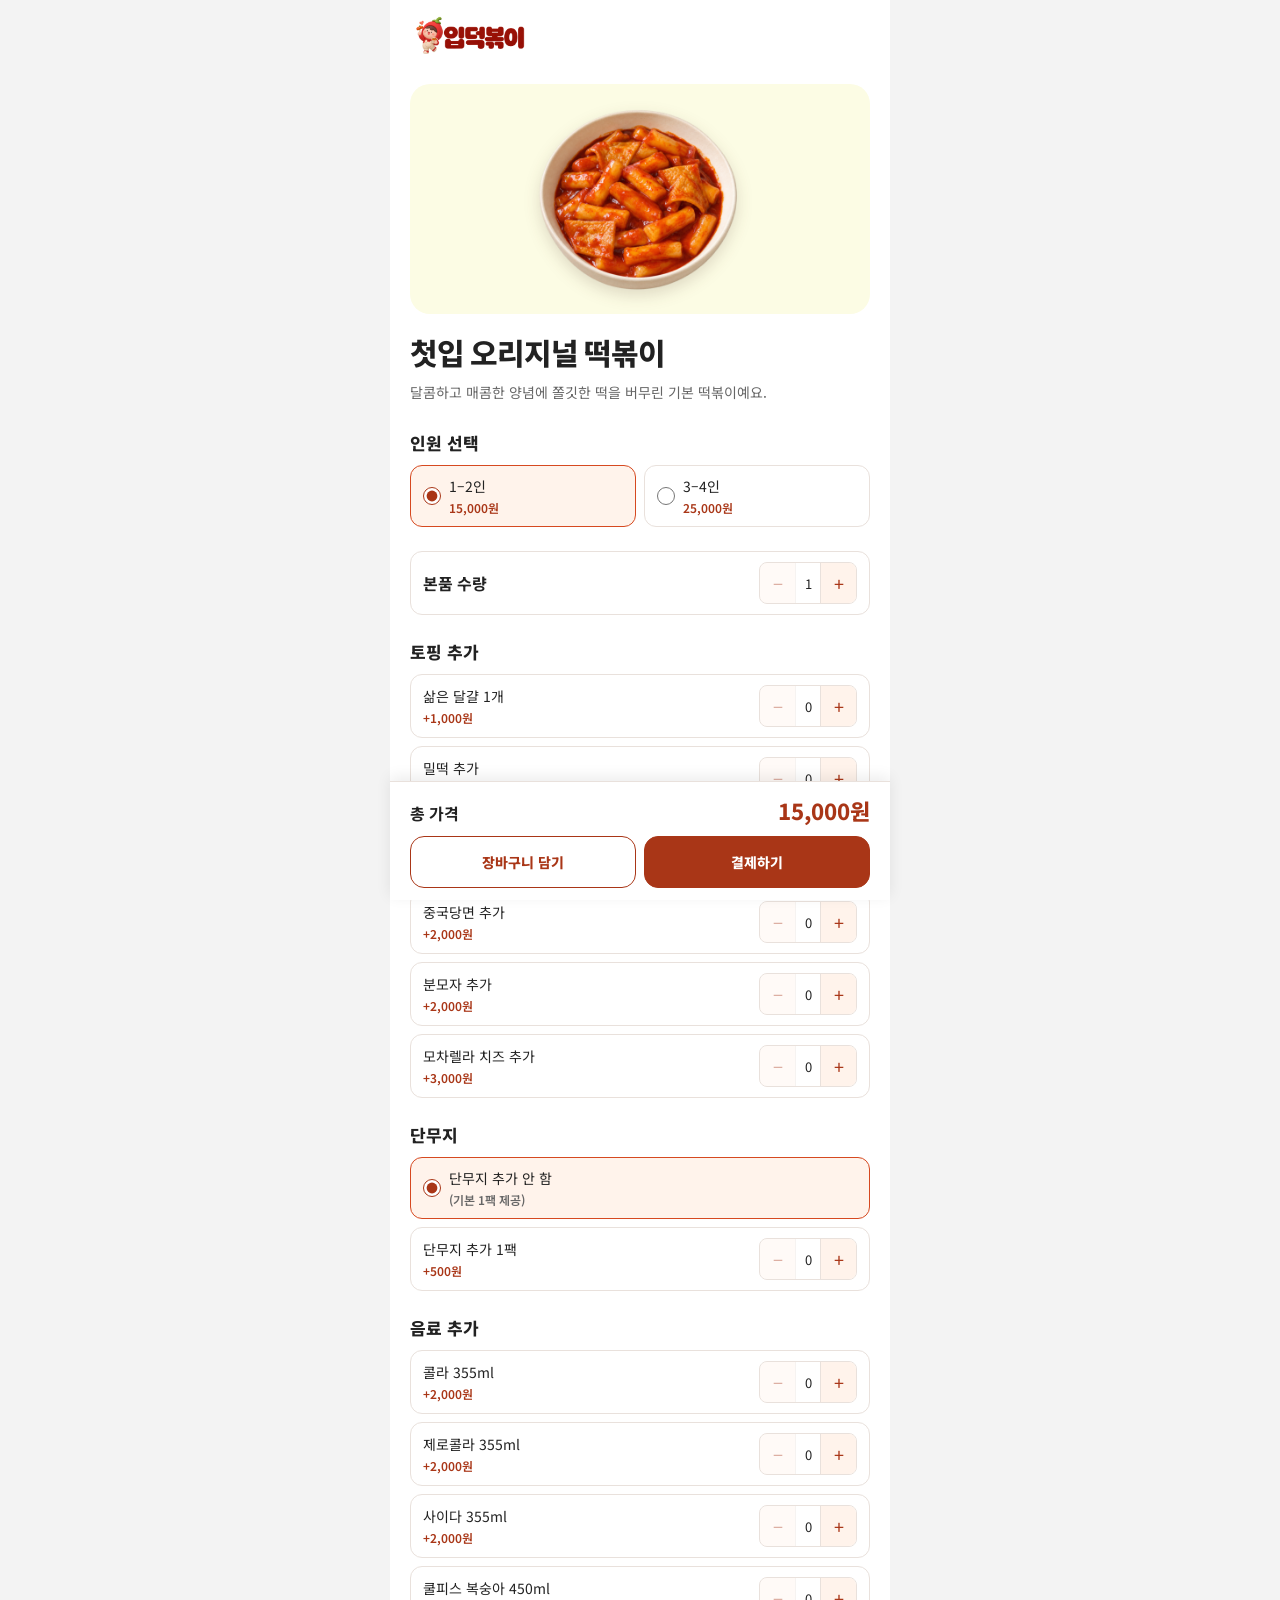
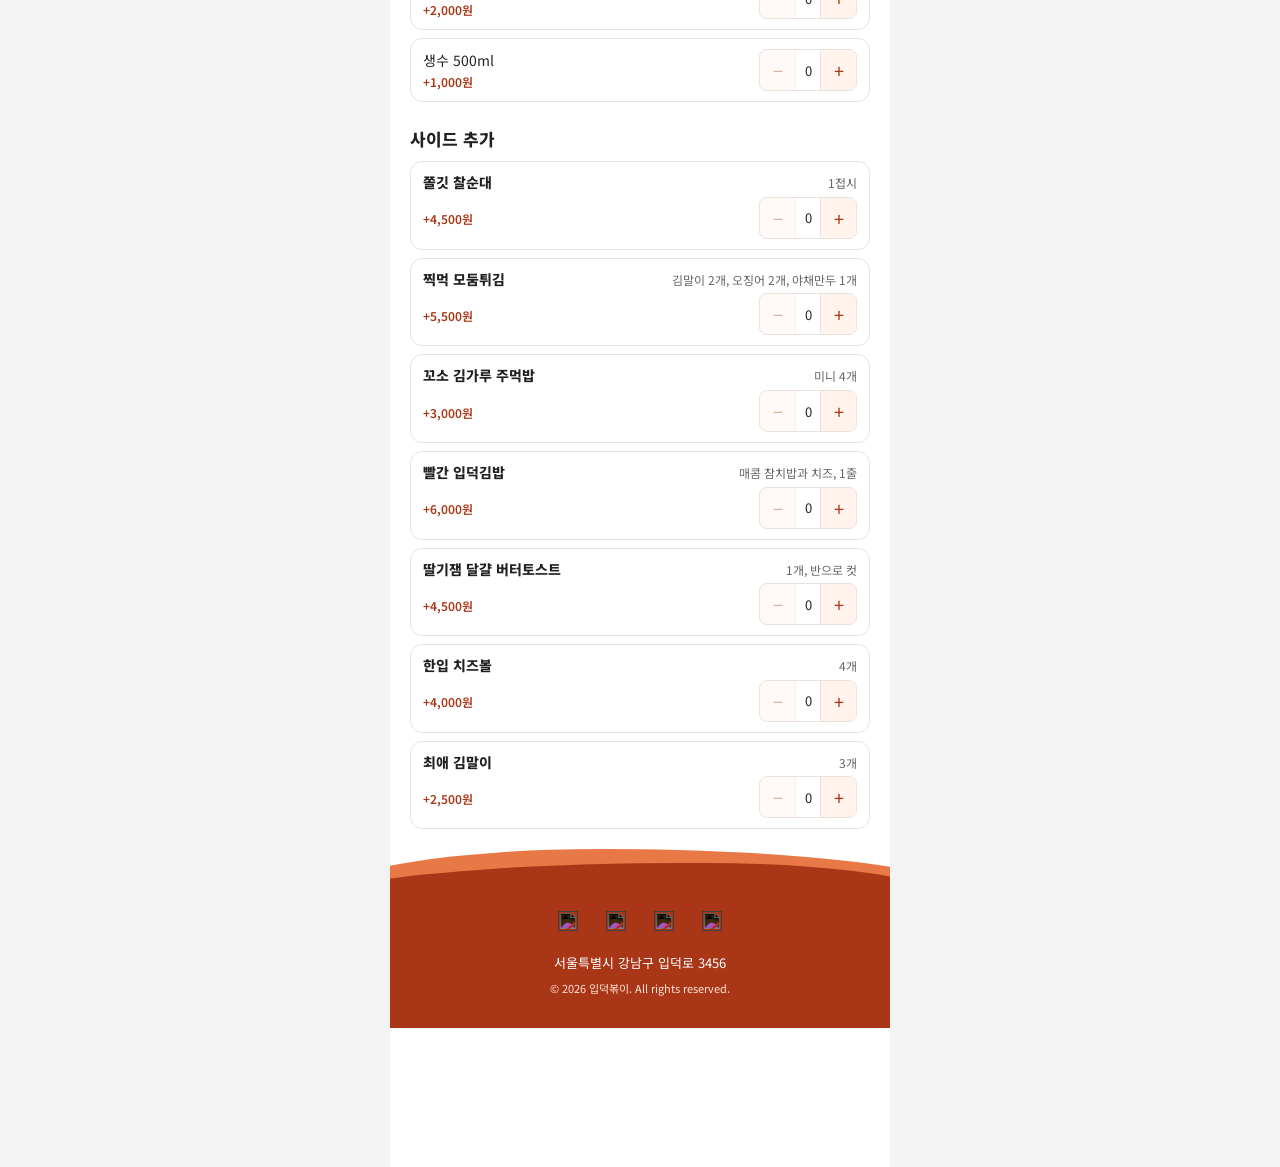
==== sub/detail/detail.html @ eea2dc84 "드디어!" ====
<!doctype html>
<html lang="ko">
<head>
  <meta charset="utf-8">
  <meta name="viewport" content="width=device-width, initial-scale=1">
  <title>메뉴 상세 | 입덕볶이</title>

  <link rel="stylesheet" href="css/style.css">
  <link rel="stylesheet" href="../../css/layout.css">

  <script defer src="https://unpkg.com/lucide@latest"></script>
  <script defer src="../../js/layout.js"></script>
</head>
<body>
  <div class="page">
    <div data-site-header></div>

    <main class="menu-detail">
      <article aria-labelledby="detail-title">
        <div class="detail-visual" data-flavor="original">
          <img id="detail-image" src="../../img/menu/normal.png" alt="">
        </div>

        <div class="detail-body">
          <h1 id="detail-title">첫입 오리지널 떡볶이</h1>
          <p id="detail-description">달콤하고 매콤한 양념에 쫄깃한 떡을 버무린 기본 떡볶이예요.</p>
        </div>

        <form class="order-form" action="../payments/payments.html" method="get" target="_top">
          <input id="order-menu" type="hidden" name="menu" value="original">

          <fieldset>
            <legend>인원 선택</legend>
            <div class="option-grid">
              <label class="order-option">
                <input type="radio" name="serving" value="small" checked>
                <span>1–2인 <small id="serving-small-price">15,000원</small></span>
              </label>
              <label class="order-option">
                <input type="radio" name="serving" value="large">
                <span>3–4인 <small id="serving-large-price">25,000원</small></span>
              </label>
            </div>
          </fieldset>

          <div class="main-quantity">
            <strong>본품 수량</strong>
            <div id="main-quantity-control"></div>
            <input id="main-quantity" type="hidden" name="quantity" value="1">
          </div>

          <fieldset>
            <legend>토핑 추가</legend>
            <div class="option-grid">
              <label class="order-option">
                <input type="checkbox" name="topping" value="boiled-egg" data-price="1000">
                <span>삶은 달걀 1개 <small data-option-price></small></span>
              </label>
              <label class="order-option">
                <input type="checkbox" name="topping" value="wheat-rice-cakes" data-price="1500">
                <span>밀떡 추가 <small data-option-price></small></span>
              </label>
              <label class="order-option">
                <input type="checkbox" name="topping" value="fish-cake" data-price="1500">
                <span>어묵 추가 <small data-option-price></small></span>
              </label>
              <label class="order-option">
                <input type="checkbox" name="topping" value="glass-noodles" data-price="2000">
                <span>중국당면 추가 <small data-option-price></small></span>
              </label>
              <label class="order-option">
                <input type="checkbox" name="topping" value="bunmoja" data-price="2000">
                <span>분모자 추가 <small data-option-price></small></span>
              </label>
              <label class="order-option">
                <input type="checkbox" name="topping" value="mozzarella" data-price="3000">
                <span>모차렐라 치즈 추가 <small data-option-price></small></span>
              </label>
            </div>
          </fieldset>

          <fieldset>
            <legend>단무지</legend>
            <div class="option-grid">
              <label class="order-option">
                <input type="radio" name="radish" value="no" checked>
                <span>단무지 추가 안 함 <small class="radish-note">(기본 1팩 제공)</small></span>
              </label>
              <label class="order-option">
                <input type="radio" name="radish" value="yes" data-price="500">
                <span>단무지 추가 1팩 <small data-option-price></small></span>
              </label>
            </div>
          </fieldset>

          <fieldset>
            <legend>음료 추가</legend>
            <div class="option-grid">
              <label class="order-option">
                <input type="checkbox" name="drink" value="cola" data-price="2000">
                <span>콜라 355ml <small data-option-price></small></span>
              </label>
              <label class="order-option">
                <input type="checkbox" name="drink" value="zero-cola" data-price="2000">
                <span>제로콜라 355ml <small data-option-price></small></span>
              </label>
              <label class="order-option">
                <input type="checkbox" name="drink" value="cider" data-price="2000">
                <span>사이다 355ml <small data-option-price></small></span>
              </label>
              <label class="order-option">
                <input type="checkbox" name="drink" value="coolpis-peach" data-price="2000">
                <span>쿨피스 복숭아 450ml <small data-option-price></small></span>
              </label>
              <label class="order-option">
                <input type="checkbox" name="drink" value="water" data-price="1000">
                <span>생수 500ml <small data-option-price></small></span>
              </label>
            </div>
          </fieldset>

          <fieldset>
            <legend>사이드 추가</legend>
            <div class="side-list">
              <label class="side-card">
                <input type="checkbox" name="side" value="sundae" data-price="4500">
                <span class="side-info">
                  <strong>쫄깃 찰순대</strong>
                  <span class="side-description">1접시</span>
                </span>
                <small data-option-price></small>
              </label>

              <label class="side-card">
                <input type="checkbox" name="side" value="assorted-fritters" data-price="5500">
                <span class="side-info">
                  <strong>찍먹 모둠튀김</strong>
                  <span class="side-description">김말이 2개, 오징어 2개, 야채만두 1개</span>
                </span>
                <small data-option-price></small>
              </label>

              <label class="side-card">
                <input type="checkbox" name="side" value="rice-ball" data-price="3000">
                <span class="side-info">
                  <strong>꼬소 김가루 주먹밥</strong>
                  <span class="side-description">미니 4개</span>
                </span>
                <small data-option-price></small>
              </label>

              <label class="side-card">
                <input type="checkbox" name="side" value="spicy-gimbap" data-price="6000">
                <span class="side-info">
                  <strong>빨간 입덕김밥</strong>
                  <span class="side-description">매콤 참치밥과 치즈, 1줄</span>
                </span>
                <small data-option-price></small>
              </label>

              <label class="side-card">
                <input type="checkbox" name="side" value="butter-toast" data-price="4500">
                <span class="side-info">
                  <strong>딸기잼 달걀 버터토스트</strong>
                  <span class="side-description">1개, 반으로 컷</span>
                </span>
                <small data-option-price></small>
              </label>

              <label class="side-card">
                <input type="checkbox" name="side" value="cheese-ball" data-price="4000">
                <span class="side-info">
                  <strong>한입 치즈볼</strong>
                  <span class="side-description">4개</span>
                </span>
                <small data-option-price></small>
              </label>

              <label class="side-card">
                <input type="checkbox" name="side" value="seaweed-roll" data-price="2500">
                <span class="side-info">
                  <strong>최애 김말이</strong>
                  <span class="side-description">3개</span>
                </span>
                <small data-option-price></small>
              </label>
            </div>
          </fieldset>

          <div class="detail-summary">
            <div class="detail-total">
              <strong id="detail-total-label">총 가격</strong>
              <output id="detail-total-price" aria-labelledby="detail-total-label"
                      aria-live="polite">15,000원</output>
            </div>
            <div class="detail-actions">
              <a class="detail-cart" href="#">장바구니 담기</a>
              <button class="detail-pay" type="submit">결제하기</button>
            </div>
          </div>
        </form>
      </article>
    </main>

    <div data-site-footer></div>
  </div>

  <script>
    const menuItems = {
      original: {
        name: "첫입 오리지널 떡볶이",
        image: "normal.png",
        description: "달콤하고 매콤한 양념에 쫄깃한 떡을 버무린 기본 떡볶이예요.",
        flavor: "original",
        prices: { small: 15000, large: 25000 }
      },
      rose: {
        name: "최애 로제 떡볶이",
        image: "rose.png",
        description: "매콤한 떡볶이 양념에 부드러운 크림 맛이 어우러진 로제 떡볶이예요.",
        flavor: "rose",
        prices: { small: 18000, large: 30000 }
      },
      cheese: {
        name: "치즈 폭탄 떡볶이",
        image: "cheese.png",
        description: "매콤한 떡볶이에 고소한 치즈를 듬뿍 얹었어요.",
        flavor: "cheese",
        prices: { small: 18000, large: 30000 }
      },
      spicy: {
        name: "불꽃 입덕 떡볶이",
        image: "spicy.png",
        description: "한입부터 화끈한 매운맛이 퍼지는 떡볶이예요.",
        flavor: "spicy",
        prices: { small: 17000, large: 28000 }
      },
      "set-ipdeok": {
        name: "입덕 스타터 세트",
        image: "set_ipdeok.png",
        description: "오리지널 떡볶이, 모둠튀김(김말이 2개, 오징어 2개, 야채만두 1개), 미니 주먹밥",
        flavor: "original",
        prices: { small: 22000, large: 31000 }
      },
      "set-rose": {
        name: "둘이서 최애 세트",
        image: "set_rose.png",
        description: "로제 떡볶이, 치즈볼 4개, 빅 주먹밥 2개",
        flavor: "rose",
        prices: { small: 25000, large: 36000 }
      }
    };

    const requestedMenu = new URLSearchParams(location.search).get("menu");
    const menuKey = Object.hasOwn(menuItems, requestedMenu) ? requestedMenu : "original";
    const selectedMenu = menuItems[menuKey];

    document.title = `${selectedMenu.name} | 입덕볶이`;
    document.querySelector(".detail-visual").dataset.flavor = selectedMenu.flavor;
    document.querySelector("#detail-image").src = `../../img/menu/${selectedMenu.image}`;
    document.querySelector("#detail-title").textContent = selectedMenu.name;
    document.querySelector("#detail-description").textContent = selectedMenu.description;
    document.querySelector("#order-menu").value = menuKey;

    const orderForm = document.querySelector(".order-form");
    const totalPrice = document.querySelector("#detail-total-price");
    const mainQuantity = document.querySelector("#main-quantity");
    const pricedOptions = [...orderForm.querySelectorAll("input[data-price]")];
    const optionQuantities = new Map();
    const priceFormat = new Intl.NumberFormat("ko-KR");

    function formatPrice(amount) {
      return `${priceFormat.format(amount)}원`;
    }

    document.querySelector("#serving-small-price").textContent =
      formatPrice(selectedMenu.prices.small);
    document.querySelector("#serving-large-price").textContent =
      formatPrice(selectedMenu.prices.large);

    pricedOptions.forEach((input) => {
      const priceLabel = input.closest("label").querySelector("[data-option-price]");
      priceLabel.textContent = `+${formatPrice(Number(input.dataset.price))}`;
    });

    function makeQuantityControl(label, initialValue, minimum, onChange) {
      const control = document.createElement("div");
      control.className = "quantity-control";
      control.setAttribute("role", "group");
      control.setAttribute("aria-label", `${label} 수량`);

      const decrease = document.createElement("button");
      decrease.type = "button";
      decrease.textContent = "−";
      decrease.setAttribute("aria-label", `${label} 수량 줄이기`);

      const count = document.createElement("span");
      count.className = "quantity-count";
      count.setAttribute("aria-live", "polite");

      const increase = document.createElement("button");
      increase.type = "button";
      increase.textContent = "+";
      increase.setAttribute("aria-label", `${label} 수량 늘리기`);

      let quantity = initialValue;

      function setQuantity(value) {
        quantity = Math.max(minimum, value);
        count.textContent = quantity;
        decrease.disabled = quantity === minimum;
      }

      decrease.addEventListener("click", () => {
        setQuantity(quantity - 1);
        onChange(quantity);
      });

      increase.addEventListener("click", () => {
        setQuantity(quantity + 1);
        onChange(quantity);
      });

      control.append(decrease, count, increase);
      setQuantity(initialValue);

      return { control, setQuantity };
    }

    const mainControl = makeQuantityControl("본품", 1, 1, (quantity) => {
      mainQuantity.value = quantity;
      updateTotalPrice();
    });

    document.querySelector("#main-quantity-control").append(mainControl.control);

    pricedOptions.forEach((input) => {
      const option = input.closest("label");
      const sideName = option.querySelector(".side-info strong");
      const optionName = option.querySelector("span");
      const label = sideName
        ? sideName.textContent.trim()
        : optionName.firstChild.textContent.trim();

      const wrapper = document.createElement("div");
      wrapper.className = "quantity-option";

      const quantityInput = document.createElement("input");
      quantityInput.type = "hidden";
      quantityInput.name = `qty-${input.name}-${input.value}`;
      quantityInput.value = input.checked ? "1" : "0";
      quantityInput.disabled = !input.checked;

      const stepper = makeQuantityControl(label, Number(quantityInput.value), 0, (quantity) => {
        if (input.name === "radish" && quantity === 0) {
          orderForm.elements.namedItem("radish").value = "no";
        } else {
          input.checked = quantity > 0;
        }

        quantityInput.value = quantity;
        syncOptionQuantities();
        updateTotalPrice();
      });

      option.before(wrapper);
      wrapper.append(option, stepper.control, quantityInput);
      optionQuantities.set(input, { quantityInput, stepper });
    });

    function syncOptionQuantities() {
      optionQuantities.forEach(({ quantityInput, stepper }, input) => {
        const quantity = input.checked ? Math.max(1, Number(quantityInput.value)) : 0;

        quantityInput.value = quantity;
        quantityInput.disabled = !input.checked;
        stepper.setQuantity(quantity);
      });
    }

    function updateTotalPrice() {
      const serving = orderForm.elements.namedItem("serving").value;
      const basePrice = selectedMenu.prices[serving] * Number(mainQuantity.value);

      const extras = pricedOptions.reduce((total, input) => {
        if (!input.checked) return total;

        const { quantityInput } = optionQuantities.get(input);
        return total + Number(input.dataset.price) * Number(quantityInput.value);
      }, 0);

      totalPrice.value = formatPrice(basePrice + extras);
    }

    function refreshOrderTotal() {
      mainControl.setQuantity(Number(mainQuantity.value));
      syncOptionQuantities();
      updateTotalPrice();
    }

    orderForm.addEventListener("change", refreshOrderTotal);
    window.addEventListener("pageshow", refreshOrderTotal);
    refreshOrderTotal();

    if (window.self !== window.top) {
      document.querySelector("[data-site-footer]").remove();

      document.querySelector("[data-site-header]").addEventListener("click", (event) => {
        const link = event.target.closest("a");
        if (link) link.target = "_top";
      }, { capture: true });
    }

    const detailSummary = document.querySelector(".detail-summary");

    function reserveDetailSummarySpace() {
      const height = detailSummary.getBoundingClientRect().height;
      document.documentElement.style.setProperty("--detail-summary-height", `${height}px`);
    }

    reserveDetailSummarySpace();
    new ResizeObserver(reserveDetailSummarySpace).observe(detailSummary);
  </script>
</body>
</html>
---- sub/detail/css/style.css ----
@import url("https://fonts.googleapis.com/css2?family=Noto+Sans+KR:wght@400;600;800&display=swap");

:root {
  --page-max-width: 500px;
  --page-gutter: 20px;
  --brand: #d64920;
  --brand-ink: #a93617;
  --text: #222;
}

* {
  box-sizing: border-box;
}

body {
  margin: 0;
  background: #f3f3f3;
  color: var(--text);
  font-family: "Noto Sans KR", sans-serif;
}

a {
  color: inherit;
  text-decoration: none;
}

button {
  font: inherit;
}

:focus-visible {
  outline: 2px solid var(--brand-ink);
  outline-offset: 3px;
}

.page {
  width: 100%;
  max-width: var(--page-max-width);
  min-height: 100vh;
  padding-bottom: calc(var(--detail-summary-height, 120px) + 20px);
  margin-inline: auto;
  background: #fff;
}

/* 메뉴 사진과 설명 */
.menu-detail {
  padding: 12px var(--page-gutter) 0;
}

.detail-visual {
  position: relative;
  aspect-ratio: 2 / 1;
  border-radius: 20px;
  background: #fcfce4;
}

.detail-visual[data-flavor="rose"] {
  background: #fbe9ee;
}

.detail-visual[data-flavor="cheese"] {
  background: #fff1d5;
}

.detail-visual[data-flavor="spicy"] {
  background: #f9e4e5;
}

.detail-visual img {
  position: absolute;
  inset: 0;
  display: block;
  width: min(80%, 220px);
  height: 90%;
  margin: auto;
  object-fit: contain;
  filter: drop-shadow(0 6px 8px rgb(69 37 26 / 16%));
}

.detail-body {
  padding-top: 18px;
}

.detail-body h1 {
  margin: 0;
  font-size: clamp(23px, 6vw, 30px);
  font-weight: 800;
  line-height: 1.35;
  letter-spacing: -0.04em;
  word-break: keep-all;
}

#detail-description {
  margin: 8px 0 0;
  color: #666;
  font-size: 14px;
  line-height: 1.7;
  word-break: keep-all;
}

/* 주문 옵션 */
.order-form {
  display: grid;
  gap: 24px;
  margin-top: 26px;
}

.order-form fieldset {
  min-width: 0;
  margin: 0;
  padding: 0;
  border: 0;
}

.order-form legend {
  margin-bottom: 10px;
  padding: 0;
  font-size: 17px;
  font-weight: 800;
}

.option-grid,
.side-list {
  display: grid;
  gap: 8px;
}

.option-grid {
  grid-template-columns: repeat(2, minmax(0, 1fr));
}

.option-grid:has(.quantity-option) {
  grid-template-columns: minmax(0, 1fr);
}

.order-option,
.side-card {
  min-height: 50px;
  padding: 10px 12px;
  border: 1px solid #e9e1dc;
  border-radius: 12px;
  background: #fff;
  font-size: 14px;
  cursor: pointer;
}

.order-option {
  display: flex;
  align-items: center;
  gap: 8px;
}

.order-option > span {
  min-width: 0;
  word-break: keep-all;
}

.side-card {
  display: grid;
  grid-template-columns: auto minmax(0, 1fr) auto;
  align-items: center;
  gap: 8px;
}

.order-option:has(input:checked),
.side-card:has(input:checked),
.quantity-option:has(input:checked) {
  border-color: var(--brand);
  background: #fff3eb;
}

.order-form input:is([type="checkbox"], [type="radio"]) {
  width: 18px;
  height: 18px;
  flex: 0 0 18px;
  margin: 0;
  accent-color: var(--brand-ink);
}

.order-option small,
.side-card small {
  color: var(--brand-ink);
  font-size: 12px;
  font-weight: 600;
  white-space: nowrap;
}

.order-option small {
  display: block;
  margin-top: 3px;
}

.order-option .radish-note {
  color: #666;
  white-space: normal;
}

/* 수량 조절 */
.main-quantity,
.quantity-option {
  min-width: 0;
  padding: 10px 12px;
  border: 1px solid #e9e1dc;
  border-radius: 12px;
  background: #fff;
}

.main-quantity {
  display: flex;
  align-items: center;
  justify-content: space-between;
  gap: 8px;
}

.quantity-option {
  position: relative;
  display: grid;
  grid-template-columns: minmax(0, 1fr) auto;
  align-content: start;
  align-items: center;
  gap: 6px 10px;
}

.quantity-option:has(input:focus-visible) {
  outline: 2px solid var(--brand-ink);
  outline-offset: 3px;
}

.quantity-option > .order-option,
.quantity-option > .side-card {
  min-height: 0;
  min-width: 0;
  padding: 0;
  border: 0;
  background: transparent;
}

.quantity-option > label > input {
  position: absolute;
  width: 1px;
  height: 1px;
  overflow: hidden;
  clip-path: inset(50%);
}

.quantity-option > .quantity-control {
  grid-column: 2;
  justify-self: end;
}

.quantity-control {
  display: inline-grid;
  grid-template-columns: 36px minmax(24px, auto) 36px;
  min-height: 40px;
  align-items: center;
  overflow: hidden;
  border: 1px solid #e9e1dc;
  border-radius: 8px;
  background: #fff;
  text-align: center;
}

.quantity-option:has(input:checked) .quantity-control {
  border-color: var(--brand);
}

.quantity-control button {
  min-height: 40px;
  padding: 0;
  border: 0;
  background: #fff3eb;
  color: var(--brand-ink);
  font-size: 18px;
  cursor: pointer;
}

.quantity-control button:first-child {
  border-inline-end: 1px solid #e9e1dc;
}

.quantity-control button:last-child {
  border-inline-start: 1px solid #e9e1dc;
}

.quantity-control button:focus-visible {
  outline-offset: -3px;
}

.quantity-control button:disabled {
  opacity: .4;
  cursor: default;
}

.quantity-count {
  padding-inline: 3px;
  font-size: 13px;
  font-variant-numeric: tabular-nums;
}

/* 사이드 카드 */
.quantity-option:has(.side-card) > .side-card {
  grid-column: 1 / -1;
  grid-row: 1 / 3;
  grid-template-columns: minmax(0, 1fr);
  grid-template-rows: auto minmax(40px, auto);
  gap: 6px;
}

.quantity-option:has(.side-card) > .quantity-control {
  position: relative;
  z-index: 1;
  grid-row: 2;
}

.side-info {
  display: flex;
  min-width: 0;
  align-items: baseline;
  justify-content: space-between;
  gap: 8px;
}

.side-info strong,
.side-info .side-description {
  display: block;
  min-width: 0;
  overflow: hidden;
  text-overflow: ellipsis;
  white-space: nowrap;
  word-break: keep-all;
}

.side-info strong {
  font-weight: 800;
}

.side-info .side-description {
  max-width: 55%;
  margin: 0;
  color: #666;
  font-size: 12px;
  line-height: 1.55;
  text-align: right;
}

/* 고정 총액과 하단 버튼 */
.detail-summary {
  position: fixed;
  z-index: 2;
  inset-inline: 0;
  bottom: 0;
  display: grid;
  width: min(100%, var(--page-max-width));
  gap: 10px;
  margin-inline: auto;
  padding: 12px var(--page-gutter)
    calc(12px + env(safe-area-inset-bottom, 0px));
  border-top: 1px solid #e9e1dc;
  background: #fff;
  box-shadow: 0 -4px 14px rgb(0 0 0 / 8%);
}

.detail-total {
  display: flex;
  flex-wrap: wrap;
  align-items: baseline;
  justify-content: space-between;
  gap: 6px 12px;
}

#detail-total-price {
  color: var(--brand-ink);
  font-size: 22px;
  font-weight: 800;
  font-variant-numeric: tabular-nums;
  white-space: nowrap;
}

.detail-actions {
  display: grid;
  grid-template-columns: repeat(2, minmax(0, 1fr));
  gap: 8px;
}

.detail-cart,
.detail-pay {
  display: grid;
  min-height: 52px;
  place-items: center;
  padding: 8px;
  border: 1px solid var(--brand-ink);
  border-radius: 14px;
  font-size: 14px;
  font-weight: 800;
  text-align: center;
  word-break: keep-all;
  cursor: pointer;
}

.detail-cart {
  background: #fff;
  color: var(--brand-ink);
}

.detail-pay {
  background: var(--brand-ink);
  color: #fff;
}
---- css/layout.css ----
/* 공통 헤더 */
[data-site-header="overlay"] {
  position: absolute;
  z-index: 3;
  inset: 0 0 auto;
}

.site-header {
  display: flex;
  min-height: 72px;
  align-items: center;
  justify-content: space-between;
  padding: 8px var(--page-gutter, 20px);
  background: #fff;
  color: #222;
}

[data-site-header="overlay"] .site-header {
  background: linear-gradient(rgb(24 12 7 / 46%), transparent);
  color: #fff;
}

[data-site-header="overlay"] .site-header :focus-visible {
  outline-color: #fff;
}

.site-home {
  display: grid;
  min-height: 44px;
  align-items: center;
}

.site-logo {
  display: block;
  width: 120px;
  height: auto;
}

[data-site-header="overlay"] .site-logo {
  filter: drop-shadow(0 2px 6px rgb(0 0 0 / 22%));
}

.menu-button,
.menu-close {
  display: grid;
  width: 44px;
  height: 44px;
  place-items: center;
  padding: 0;
  border: 0;
  background: transparent;
  color: inherit;
  cursor: pointer;
}

.menu-button svg,
.menu-close svg {
  width: 29px;
  height: 29px;
  stroke-width: 1.2;
}

/* 햄버거 메뉴 */
.menu-drawer {
  position: fixed;
  inset: 0;
  width: min(100%, var(--page-max-width, 500px));
  max-width: none;
  height: 100%;
  max-height: none;
  margin: auto;
  padding: 0;
  overflow: hidden;
  border: 0;
  background: transparent;
}

.menu-drawer::backdrop {
  background: rgb(0 0 0 / 35%);
}

.menu-drawer__panel {
  width: 66.6667%;
  height: 100%;
  margin-inline-start: auto;
  padding-inline: var(--page-gutter, 20px);
  overflow-y: auto;
  background: #fff;
  color: #222;
}

.menu-drawer[open] .menu-drawer__panel {
  animation: menu-slide-in 220ms ease-out;
}

@keyframes menu-slide-in {
  from {
    opacity: 0;
    transform: translateX(20px);
  }

  to {
    opacity: 1;
    transform: translateX(0);
  }
}

.menu-drawer__controls {
  display: flex;
  height: 60px;
  align-items: center;
  justify-content: flex-end;
}

.menu-links {
  margin: 0;
  padding: 0;
  list-style: none;
}

.menu-links a {
  display: block;
  padding: 14px 0;
  border-bottom: 1px solid #eee;
  color: #222;
  text-decoration: none;
  font-weight: 600;
}

.menu-links a[aria-current="page"] {
  font-weight: 800;
}

/* 공통 푸터 */
.site-footer {
  position: relative;
  isolation: isolate;
  overflow: hidden;
  padding: 70px var(--page-gutter, 20px) 30px;
  color: #fff;
  text-align: center;
}

.site-footer::before,
.site-footer::after {
  position: absolute;
  content: "";
}

.site-footer::before {
  z-index: -2;
  inset: 20px -18% 0 -12%;
  border-radius: 45% 62% 0 0 / 48px 54px 0 0;
  background: #e87846;
}

.site-footer::after {
  z-index: -1;
  inset: 34px -16% 0 -22%;
  border-radius: 58% 38% 0 0 / 50px 48px 0 0;
  background: #a93617;
}

.footer-social {
  display: flex;
  flex-wrap: wrap;
  justify-content: center;
  gap: 4px;
  margin-bottom: 10px;
}

.footer-social a {
  display: grid;
  width: 44px;
  height: 44px;
  place-items: center;
  border-radius: 50%;
}

.footer-social img {
  display: block;
  filter: invert(1);
}

.footer-social a:focus-visible {
  outline-color: #fff;
}

.footer-address {
  margin: 0;
  font-size: 13px;
  font-style: normal;
  line-height: 1.6;
}

.footer-copyright {
  margin: 6px 0 0;
  color: #ffe4d6;
  font-size: 11px;
  line-height: 1.6;
}

@media (hover: hover) {
  .footer-social a:hover {
    background: rgb(255 255 255 / 16%);
  }
}

@media (prefers-reduced-motion: reduce) {
  .menu-drawer[open] .menu-drawer__panel {
    animation: none;
  }
}
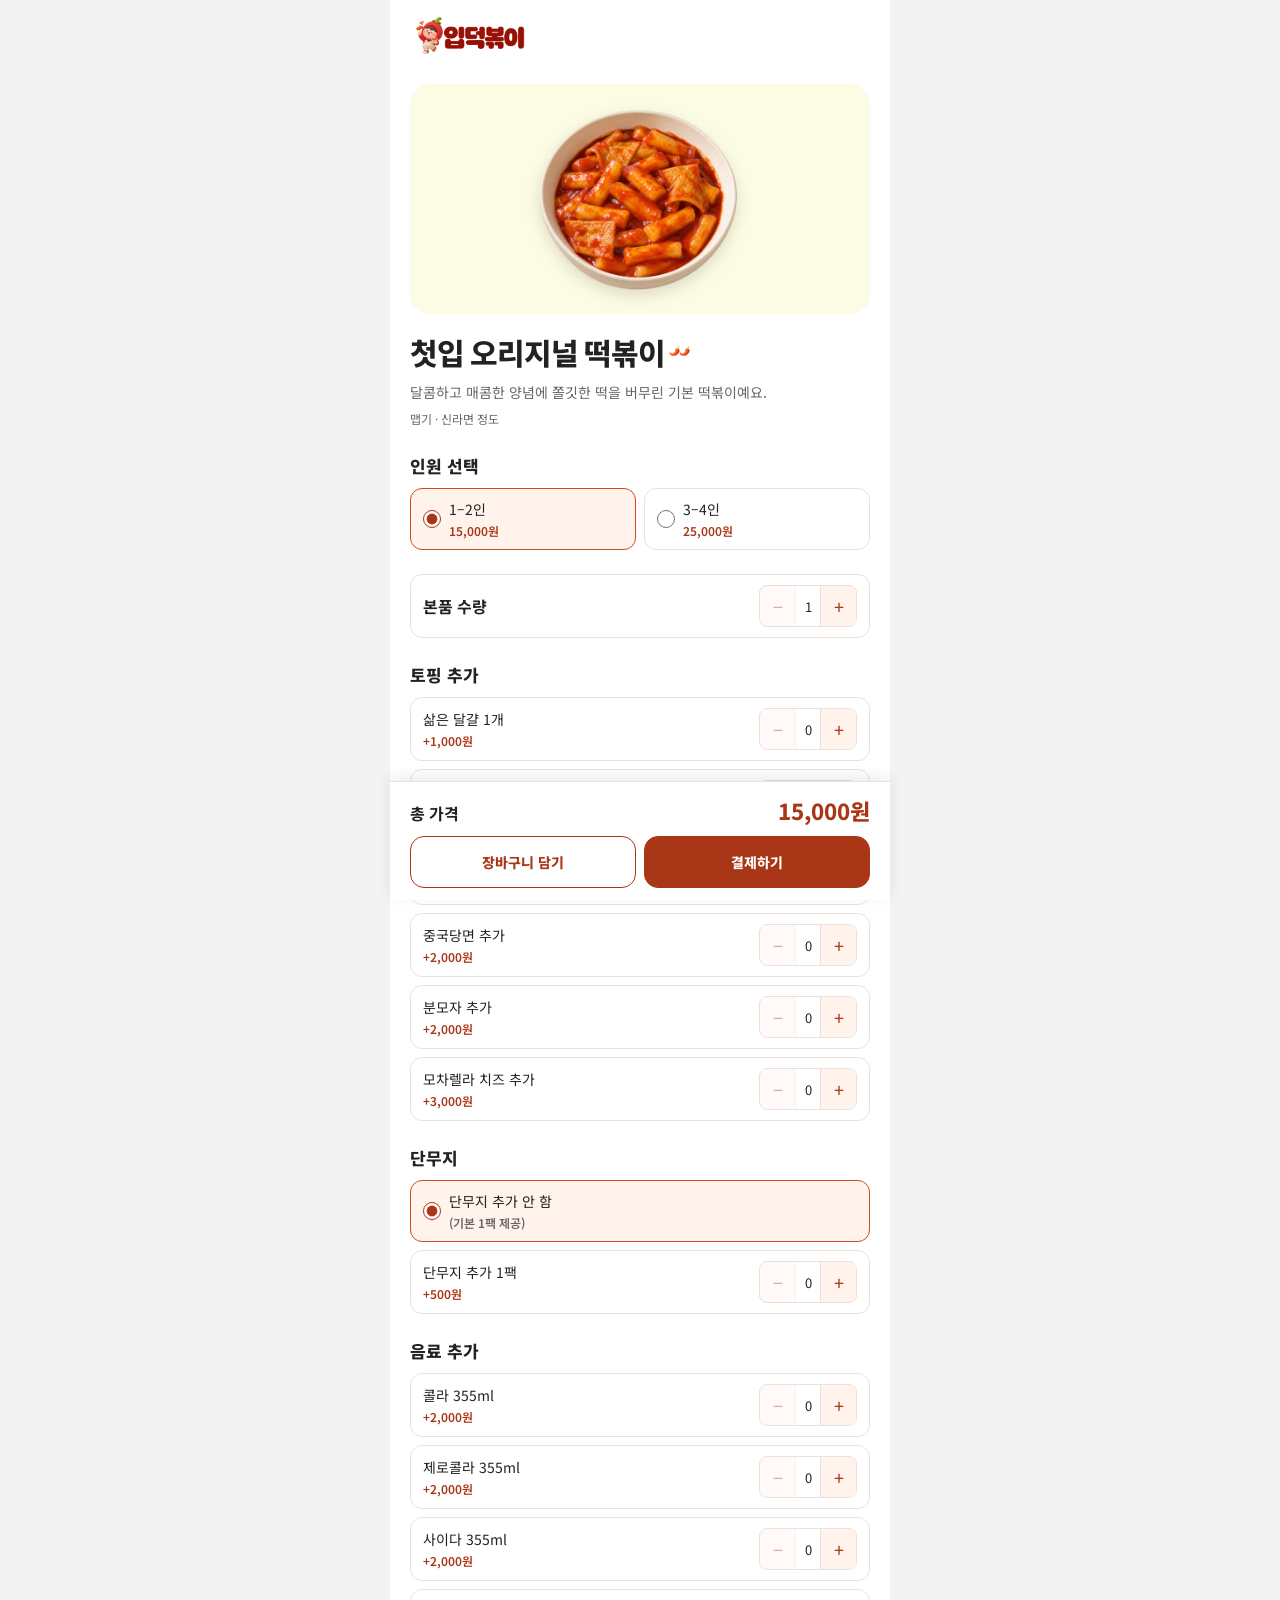
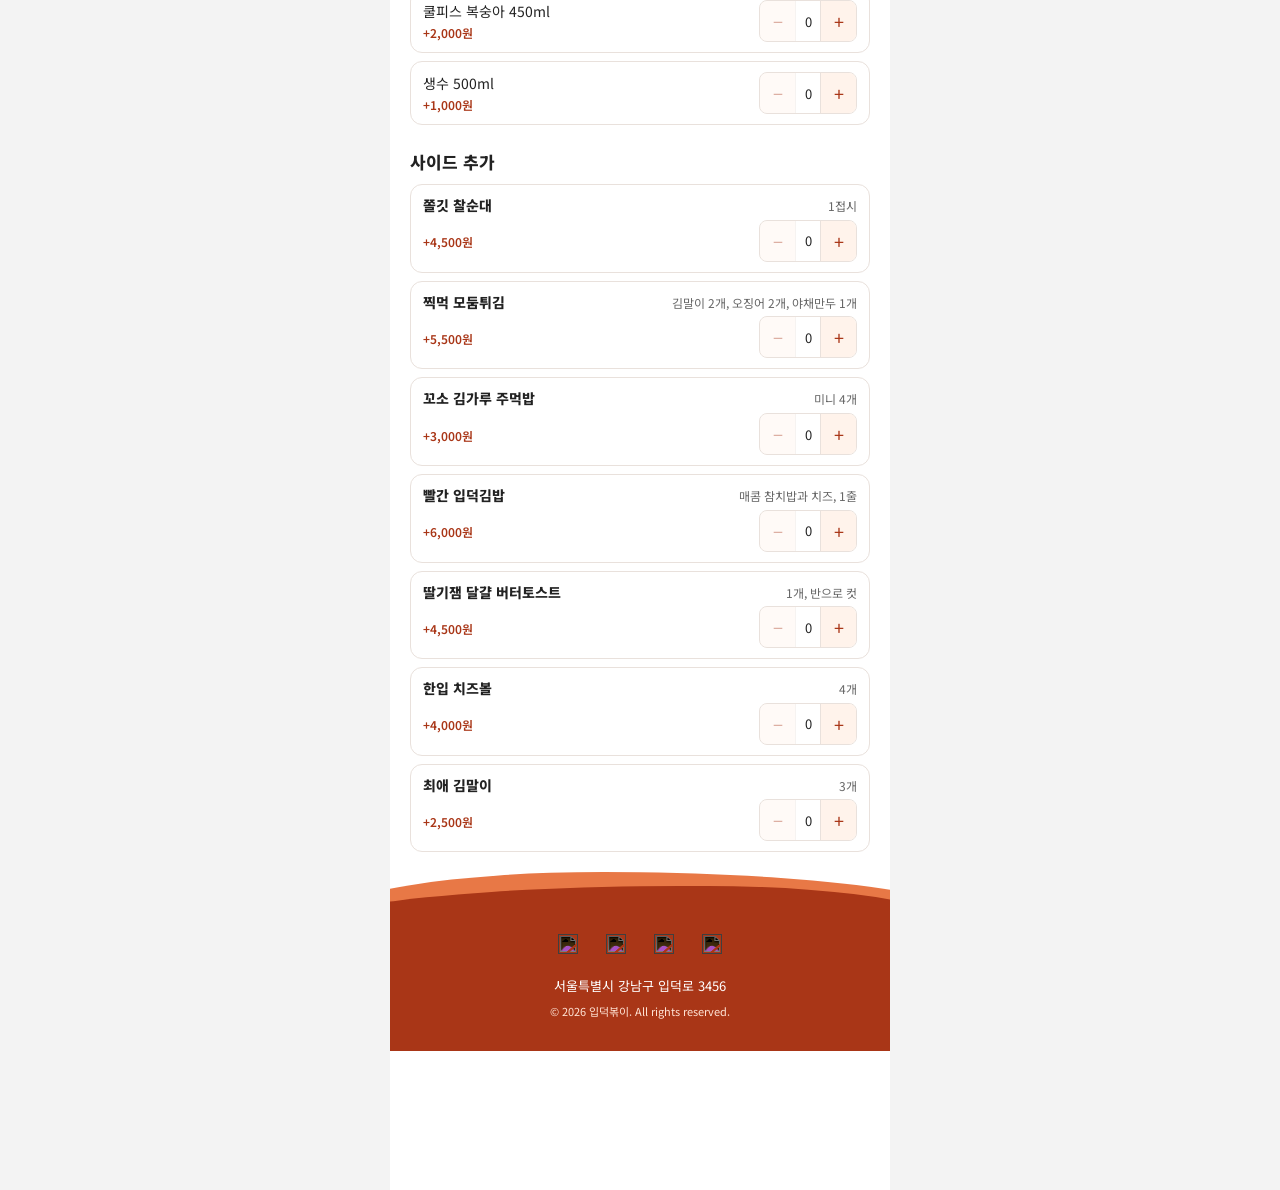
==== commit 95feb09e: "로그인, 맵기 표시" ====
--- a/sub/detail/detail.html
+++ b/sub/detail/detail.html
@@ -22,8 +22,13 @@
         </div>
 
         <div class="detail-body">
-          <h1 id="detail-title">첫입 오리지널 떡볶이</h1>
+          <h1>
+            <span id="detail-title">첫입 오리지널 떡볶이</span><span
+              id="detail-spice" class="menu-spice" data-spice="" hidden></span>
+          </h1>
           <p id="detail-description">달콤하고 매콤한 양념에 쫄깃한 떡을 버무린 기본 떡볶이예요.</p>
+          <p id="detail-spice-description" class="spice-description"
+             data-spice="" data-spice-description hidden></p>
         </div>
 
         <form class="order-form" action="../payments/payments.html" method="get" target="_top">
@@ -261,6 +266,8 @@
     document.querySelector("#detail-title").textContent = selectedMenu.name;
     document.querySelector("#detail-description").textContent = selectedMenu.description;
     document.querySelector("#order-menu").value = menuKey;
+    document.querySelector("#detail-spice").dataset.spice = menuKey;
+    document.querySelector("#detail-spice-description").dataset.spice = menuKey;
 
     const orderForm = document.querySelector(".order-form");
     const totalPrice = document.querySelector("#detail-total-price");
--- a/css/layout.css
+++ b/css/layout.css
@@ -210,4 +210,76 @@
   .menu-drawer[open] .menu-drawer__panel {
     animation: none;
   }
+}
+
+:root {
+  --site-header-height: 72px;
+}
+
+html {
+  scroll-padding-top: var(--site-header-height);
+}
+
+/* 서브 페이지에서 고정 헤더가 차지하던 자리 확보 */
+[data-site-header]:not([data-site-header="overlay"]) {
+  min-height: var(--site-header-height);
+}
+
+/* 화면 중앙의 최대 500px 영역에 헤더 고정 */
+[data-site-header] > .site-header {
+  position: fixed;
+  z-index: 10;
+  inset: 0 0 auto;
+  width: min(100%, var(--page-max-width, 500px));
+  min-height: var(--site-header-height);
+  margin-inline: auto;
+}
+
+.menu-spice {
+  display: inline-block;
+  margin-inline-start: 4px;
+  font-size: 9px;
+  font-weight: 400;
+  line-height: 1;
+  vertical-align: super;
+  white-space: nowrap;
+}
+
+.menu-spice::before {
+  content: attr(data-peppers);
+}
+
+.menu-spice[hidden],
+.spice-description[hidden] {
+  display: none;
+}
+
+.spice-guide {
+  display: flex;
+  flex-wrap: wrap;
+  align-items: center;
+  justify-content: center;
+  gap: 4px 10px;
+  margin: 12px var(--page-gutter, 20px) 0;
+  padding: 0;
+  color: #666;
+  font-size: 11px;
+  line-height: 1.5;
+  list-style: none;
+}
+
+.spice-guide li {
+  display: inline-flex;
+  align-items: center;
+  gap: 3px;
+}
+
+.spice-guide .menu-spice {
+  margin-inline-start: 0;
+}
+
+.spice-description {
+  margin: 6px 0 0;
+  color: #666;
+  font-size: 12px;
 }
